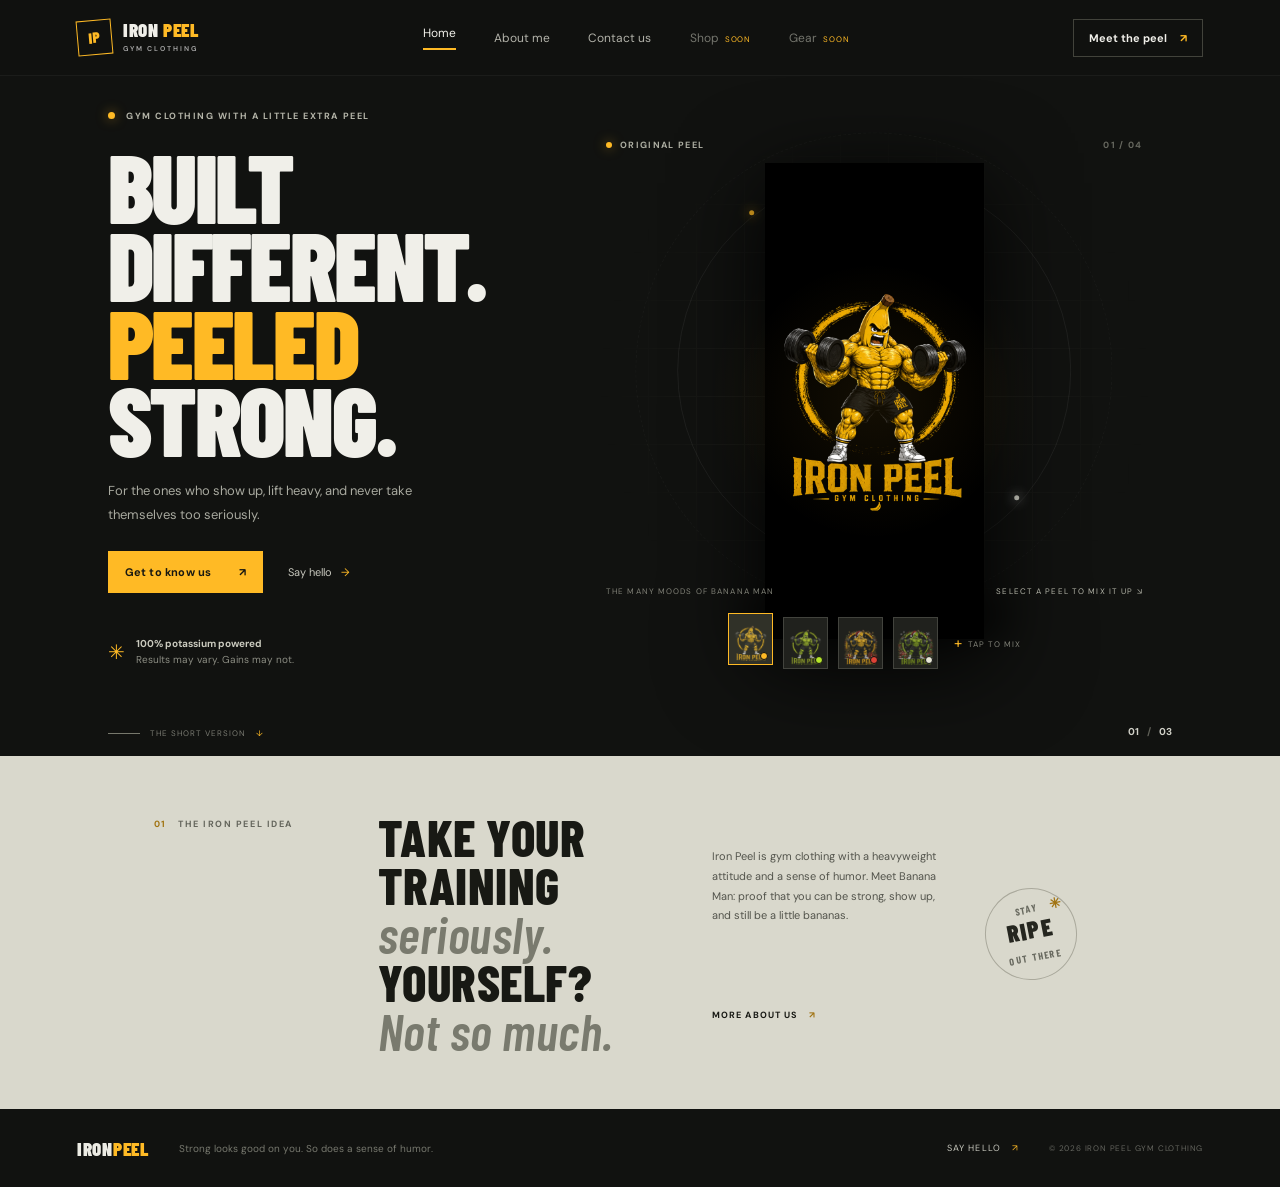
==== index.html @ 2e55a366 "Begin/attach repo" ====
<!doctype html>
<html lang="en">
<head>
  <meta charset="utf-8">
  <meta name="viewport" content="width=device-width, initial-scale=1">
  <meta name="theme-color" content="#111210">
  <meta name="description" content="Iron Peel — gym gear for people who bring the peel." />
  <title>Iron Peel — Strong looks good on you.</title>
  <link rel="preconnect" href="https://fonts.googleapis.com">
  <link rel="preconnect" href="https://fonts.gstatic.com" crossorigin>
  <link href="https://fonts.googleapis.com/css2?family=Barlow+Condensed:wght@600;700;800;900&family=DM+Sans:wght@400;500;600;700&display=swap" rel="stylesheet">
  <link rel="stylesheet" href="css/style.css">
  <script src="js/main.js" defer></script>
</head>
<body>
  <header class="site-header">
    <a class="wordmark" href="#home" aria-label="Iron Peel home"><span class="mark">IP</span><span>IRON<span class="gold">PEEL</span><small>GYM CLOTHING</small></span></a>
    <nav class="main-nav" aria-label="Main navigation">
      <a class="nav-link active" href="#home">Home</a>
      <a class="nav-link" href="#about">About me</a>
      <a class="nav-link" href="#contact">Contact us</a>
      <a class="nav-link future" href="#shop">Shop <span>SOON</span></a>
      <a class="nav-link future" href="#gear">Gear <span>SOON</span></a>
    </nav>
    <a class="header-cta" href="#about">Meet the peel <span>↗</span></a>
    <button class="menu-toggle" aria-label="Open navigation" aria-expanded="false"><i></i><i></i></button>
  </header>

  <main id="home">
    <section class="hero" aria-labelledby="hero-title">
      <div class="hero-copy">
        <div class="eyebrow"><span class="pulse"></span> GYM CLOTHING WITH A LITTLE EXTRA PEEL</div>
        <h1 id="hero-title">BUILT<br>DIFFERENT.<br><span>PEELED</span> STRONG.</h1>
        <p class="intro">For the ones who show up, lift heavy, and never take themselves too seriously.</p>
        <div class="hero-actions"><a class="button button-primary" href="#about">Get to know us <span>↗</span></a><a class="text-link" href="#contact">Say hello <span>→</span></a></div>
        <div class="hero-note"><span class="note-icon">✳</span><span><strong>100% potassium powered</strong><br>Results may vary. Gains may not.</span></div>
      </div>

      <div class="stage" aria-label="Interactive Banana Man artwork">
        <div class="stage-grid"></div><div class="stage-glow"></div>
        <div class="orbit orbit-one"></div><div class="orbit orbit-two"></div>
        <div class="stage-label"><span class="live-dot"></span><span id="state-label">ORIGINAL PEEL</span><span class="label-index" id="state-index">01 / 04</span></div>
        <div class="art-frame" id="art-frame">
          <div class="art-halo"></div>
          <img id="banana-art" src="assets/Images/IMG_0046.PNG" alt="Banana Man, the Iron Peel mascot, lifting dumbbells" fetchpriority="high">
          <div class="art-shadow"></div>
          <div class="impact" aria-hidden="true">POW!</div>
        </div>
        <div class="stage-caption"><span>THE MANY MOODS OF BANANA MAN</span><span>SELECT A PEEL TO MIX IT UP ↘</span></div>
        <div class="variant-row" role="group" aria-label="Choose Banana Man color and style">
          <button class="variant selected" data-image="IMG_0046.PNG" data-name="Original peel" data-color="#ffba25" aria-label="Original gold Banana Man" aria-pressed="true"><img src="assets/Images/IMG_0046.PNG" alt=""><span class="variant-swatch gold-swatch"></span></button>
          <button class="variant" data-image="IMG_0050.PNG" data-name="Radioactive peel" data-color="#b5e62a" aria-label="Green Banana Man" aria-pressed="false"><img src="assets/Images/IMG_0050.PNG" alt=""><span class="variant-swatch lime-swatch"></span></button>
          <button class="variant" data-image="IMG_0051.PNG" data-name="Holiday peel" data-color="#ffba25" aria-label="Holiday Banana Man" aria-pressed="false"><img src="assets/Images/IMG_0051.PNG" alt=""><span class="variant-swatch red-swatch"></span></button>
          <button class="variant" data-image="IMG_0052.PNG" data-name="Winter peel" data-color="#b5e62a" aria-label="Green holiday Banana Man" aria-pressed="false"><img src="assets/Images/IMG_0052.PNG" alt=""><span class="variant-swatch ice-swatch"></span></button>
          <span class="mix-hint"><span>+</span> TAP TO MIX</span>
        </div>
      </div>
      <div class="scroll-cue"><span class="scroll-line"></span> THE SHORT VERSION <span>↓</span></div>
      <div class="hero-index">01 <span>/</span> 03</div>
    </section>

    <section class="about-strip" id="about">
      <div class="strip-kicker"><span>01</span> THE IRON PEEL IDEA</div>
      <div class="strip-content"><h2>TAKE YOUR<br>TRAINING <em>seriously.</em><br>YOURSELF? <em>Not so much.</em></h2><p>Iron Peel is gym clothing with a heavyweight attitude and a sense of humor. Meet Banana Man: proof that you can be strong, show up, and still be a little bananas.</p><a href="#contact" class="strip-link">MORE ABOUT US <span>↗</span></a></div>
      <div class="strip-stamp">STAY<br><span>RIPE</span><br>OUT THERE <b>✳</b></div>
    </section>
    <footer class="site-footer" id="contact"><a class="footer-brand" href="#home">IRON<span>PEEL</span></a><p>Strong looks good on you. So does a sense of humor.</p><a href="mailto:hello@ironpeel.com" class="footer-contact">SAY HELLO <span>↗</span></a><span class="copyright">© 2026 IRON PEEL GYM CLOTHING</span></footer>
  </main>
</body>
</html>
---- css/style.css ----
:root{--bg:#111210;--panel:#191a17;--panel2:#20211d;--line:#34352f;--text:#f0efe9;--muted:#9a9a8f;--gold:#ffba25;--lime:#b5e62a;--display:'Barlow Condensed',Impact,sans-serif;--body:'DM Sans',Arial,sans-serif}*{box-sizing:border-box}html{scroll-behavior:smooth}body{margin:0;background:var(--bg);color:var(--text);font-family:var(--body);font-size:14px;overflow-x:hidden}a{color:inherit;text-decoration:none}.site-header{height:76px;padding:0 clamp(24px,6vw,92px);display:flex;align-items:center;justify-content:space-between;border-bottom:1px solid #ffffff0c;background:#111210f2;position:sticky;top:0;z-index:10;backdrop-filter:blur(16px)}.wordmark{display:flex;align-items:center;gap:11px;font-family:var(--display);font-size:19px;line-height:.85;font-weight:900;letter-spacing:.04em}.wordmark>span:last-child{display:grid;grid-template-columns:auto auto;gap:0 4px}.gold,.footer-brand span{color:var(--gold)}.wordmark small{grid-column:1/3;font:600 7px var(--body);letter-spacing:.27em;color:#aaa;margin-top:5px}.mark{width:35px;height:35px;border:1px solid var(--gold);color:var(--gold);display:grid;place-items:center;font-size:15px;transform:rotate(-5deg)}.main-nav{display:flex;align-items:center;gap:clamp(17px,3vw,42px)}.nav-link{font-size:12px;color:#b2b2a9;transition:color .2s;white-space:nowrap}.nav-link:hover,.nav-link.active{color:var(--text)}.nav-link.active:after{content:"";display:block;height:2px;background:var(--gold);margin-top:7px}.future{color:#74756d}.future span{font-size:8px;letter-spacing:.1em;color:var(--gold);margin-left:3px}.header-cta{font-size:11px;font-weight:700;padding:11px 15px;border:1px solid #42433b;transition:.2s}.header-cta:hover{border-color:var(--gold);color:var(--gold)}.header-cta span{color:var(--gold);margin-left:10px}.menu-toggle{display:none;background:none;border:0}.hero{min-height:min(740px,calc(100svh - 76px));height:680px;max-height:calc(100svh - 76px);min-height:600px;position:relative;display:grid;grid-template-columns:.88fr 1.12fr;align-items:center;padding:20px clamp(24px,8.4vw,128px) 50px;overflow:hidden}.hero-copy{position:relative;z-index:2;padding-bottom:24px}.eyebrow,.strip-kicker{font-size:9px;letter-spacing:.17em;font-weight:700;color:#b5b5a9}.pulse,.live-dot{display:inline-block;width:7px;height:7px;border-radius:50%;background:var(--gold);margin-right:8px;box-shadow:0 0 12px #ffba2590}.hero h1{font:900 clamp(61px,7.5vw,110px)/.81 var(--display);letter-spacing:-.025em;margin:25px 0 21px}.hero h1 span{color:var(--gold)}.intro{max-width:330px;color:#a8a99f;font-size:13px;line-height:1.8;margin:0 0 25px}.hero-actions{display:flex;align-items:center;gap:25px}.button{font-size:11px;font-weight:700;letter-spacing:.02em;padding:14px 17px;display:inline-flex;gap:27px;align-items:center}.button-primary{background:var(--gold);color:#171711;transition:transform .2s,background .2s}.button-primary:hover{transform:translateY(-3px);background:#ffd36a}.text-link{font-size:11px;color:#c7c7bd}.text-link span{color:var(--gold);margin-left:6px}.hero-note{display:flex;align-items:center;gap:11px;color:#8c8d83;font-size:10px;line-height:1.6;margin-top:43px}.hero-note strong{color:#cbcbbf;font-size:10px}.note-icon{color:var(--gold);font-size:20px}.stage{height:100%;min-height:500px;position:relative;display:flex;flex-direction:column;justify-content:center;align-items:center;isolation:isolate}.stage-grid{position:absolute;inset:2% 4% 8%;opacity:.17;background-image:linear-gradient(#77786a 1px,transparent 1px),linear-gradient(90deg,#77786a 1px,transparent 1px);background-size:48px 48px;mask-image:radial-gradient(ellipse,black,transparent 72%);z-index:-2}.stage-glow{position:absolute;width:60%;aspect-ratio:1;background:radial-gradient(circle,#ffba2515,transparent 68%);z-index:-1;transition:background .45s}.orbit{position:absolute;left:50%;top:45%;border:1px solid #ffffff10;transform:translate(-50%,-50%);border-radius:50%;width:min(66%,480px);aspect-ratio:1;z-index:-1}.orbit-two{width:min(80%,580px);border-style:dashed;opacity:.55;animation:spin 65s linear infinite}.orbit-one:after,.orbit-one:before{content:"";position:absolute;width:5px;height:5px;border-radius:50%;background:var(--gold);top:9%;left:18%;box-shadow:0 0 12px var(--gold)}.orbit-one:after{top:auto;left:auto;right:13%;bottom:17%;background:#d2d2c7;box-shadow:0 0 12px #fff}.stage-label{position:absolute;top:7%;left:5%;right:5%;display:flex;align-items:center;color:#adaea2;font:700 9px var(--body);letter-spacing:.15em}.live-dot{width:6px;height:6px;animation:blink 2s infinite}.label-index{margin-left:auto;color:#67685f}.art-frame{height:78%;width:min(73%,490px);position:relative;display:flex;justify-content:center;align-items:center;transition:transform .4s;filter:drop-shadow(0 20px 45px #000)}.art-frame img{position:relative;z-index:1;width:100%;height:100%;object-fit:contain;mix-blend-mode:screen;transition:opacity .2s,filter .4s;user-select:none}.art-halo{position:absolute;width:66%;aspect-ratio:1;border-radius:50%;background:radial-gradient(circle,#ffba2514,transparent 68%);transition:background .35s}.art-shadow{position:absolute;bottom:2%;left:18%;right:18%;height:5%;border-radius:50%;background:#000;filter:blur(17px)}.stage-caption{position:absolute;bottom:18%;left:5%;right:5%;display:flex;justify-content:space-between;font-size:8px;letter-spacing:.14em;color:#808177}.stage-caption span:last-child{color:#b2b3a7}.variant-row{position:absolute;bottom:6%;display:flex;align-items:center;gap:10px}.variant{height:52px;width:45px;border:1px solid #42433d;padding:3px;background:#20211d;position:relative;cursor:pointer;transition:transform .22s,border-color .22s,background .22s;overflow:hidden}.variant:hover{transform:translateY(-4px);border-color:var(--swatch)}.variant.selected{border:1px solid var(--swatch);background:#303128;transform:translateY(-4px)}.variant img{width:100%;height:100%;object-fit:cover;object-position:center 38%;mix-blend-mode:screen;opacity:.8}.variant-swatch{position:absolute;width:8px;height:8px;bottom:4px;right:4px;border-radius:50%;border:1px solid #111}.gold-swatch{background:#ffba25}.lime-swatch{background:#b5e62a}.red-swatch{background:#df4236}.ice-swatch{background:#e7e7d6}.mix-hint{margin-left:6px;font-size:8px;color:#818278;letter-spacing:.12em;white-space:nowrap}.mix-hint span{font-size:15px;color:var(--gold);vertical-align:-1px;margin-right:3px}.impact{position:absolute;z-index:3;top:32%;right:4%;font:900 28px var(--display);color:var(--gold);transform:rotate(12deg) scale(.4);opacity:0;-webkit-text-stroke:1px #171711;text-shadow:3px 3px #f4eee0;pointer-events:none}.art-frame.bump .impact{animation:impact .65s ease-out}.art-frame.bump{animation:bump .55s ease-in-out}.stage[data-tone="lime"] .stage-glow{background:radial-gradient(circle,#b5e62a1c,transparent 68%)}.stage[data-tone="lime"] .art-halo{background:radial-gradient(circle,#b5e62a20,transparent 68%)}.stage[data-tone="lime"] .live-dot{background:var(--lime);box-shadow:0 0 12px #b5e62a90}.stage[data-tone="lime"] .orbit-one:after,.stage[data-tone="lime"] .orbit-one:before{background:var(--lime);box-shadow:0 0 12px var(--lime)}.scroll-cue{position:absolute;bottom:18px;left:clamp(24px,8.4vw,128px);display:flex;align-items:center;gap:10px;font-size:8px;color:#797a71;letter-spacing:.13em}.scroll-cue>span:last-child{color:var(--gold)}.scroll-line{height:1px;width:32px;background:#77786c}.hero-index{position:absolute;bottom:18px;right:clamp(24px,8.4vw,128px);font:700 10px var(--body);color:#d1d1c8}.hero-index span{color:#606158;padding:0 6px}.about-strip{background:#d9d8cc;color:#181914;padding:57px clamp(24px,12vw,180px) 54px;display:grid;grid-template-columns:.65fr 2fr .5fr;gap:40px;align-items:center;min-height:280px}.strip-kicker{color:#64655c;align-self:start;padding-top:5px}.strip-kicker span{color:#a17311;margin-right:8px}.strip-content{display:grid;grid-template-columns:1.1fr .9fr;column-gap:50px;align-items:center}.strip-content h2{font:800 clamp(30px,4vw,51px)/.95 var(--display);letter-spacing:.01em;margin:0;grid-row:span 2}.strip-content h2 em{font-weight:600;color:#797a6e}.strip-content p{font-size:11px;line-height:1.8;color:#53544c;max-width:300px;margin:0}.strip-link{font-size:9px;letter-spacing:.12em;font-weight:700;margin-top:15px}.strip-link span{color:#a17311;margin-left:8px}.strip-stamp{font:700 10px/.95 var(--display);letter-spacing:.14em;border:1px solid #aaa99c;border-radius:50%;width:92px;height:92px;display:flex;flex-direction:column;align-items:center;justify-content:center;transform:rotate(-11deg);text-align:center;color:#68695f}.strip-stamp span{font:900 24px var(--display);color:#25261f}.strip-stamp b{position:absolute;right:8px;top:12px;color:#a17311;font-size:14px}.site-footer{min-height:78px;padding:18px clamp(24px,6vw,92px);display:flex;align-items:center;gap:30px;color:#77786e}.footer-brand{font:900 19px var(--display);color:#ecebe4;letter-spacing:.04em}.site-footer p{font-size:10px;margin-right:auto}.footer-contact{font-size:9px;letter-spacing:.12em;color:#c7c7bd}.footer-contact span{color:var(--gold);margin-left:8px}.copyright{font-size:8px;letter-spacing:.1em;color:#64655e}.variant:focus-visible,.button:focus-visible,a:focus-visible{outline:2px solid var(--gold);outline-offset:4px}@keyframes spin{to{transform:translate(-50%,-50%) rotate(360deg)}}@keyframes blink{50%{opacity:.35}}@keyframes bump{0%,100%{transform:translateY(0) scale(1)}35%{transform:translateY(-9px) scale(1.025)}68%{transform:translateY(3px) scale(.99)}}@keyframes impact{0%{opacity:0;transform:rotate(12deg) scale(.3)}35%{opacity:1;transform:rotate(12deg) scale(1.2)}75%{opacity:1;transform:rotate(12deg) scale(1)}100%{opacity:0;transform:rotate(12deg) scale(.8)}}
@media(min-width:1500px){.hero{padding-left:max(128px,calc((100vw - 1320px)/2));padding-right:max(128px,calc((100vw - 1320px)/2))}}@media(max-width:900px){.site-header{padding-inline:24px}.main-nav{gap:16px}.header-cta{display:none}.hero{padding-inline:5vw;grid-template-columns:.9fr 1.1fr}.hero h1{font-size:clamp(58px,9vw,84px)}.stage{min-height:470px}.about-strip{padding-inline:7vw;grid-template-columns:.4fr 2fr}.strip-stamp{display:none}}@media(max-width:650px){.site-header{height:66px;padding-inline:19px}.menu-toggle{display:grid;gap:5px;padding:10px}.menu-toggle i{width:20px;height:1px;background:#eee}.main-nav{display:none;position:absolute;top:65px;left:0;right:0;background:#171815;border-bottom:1px solid var(--line);padding:20px;flex-direction:column;align-items:flex-start;gap:18px}.main-nav.open{display:flex}.nav-link.active:after{margin-top:4px}.hero{height:auto;max-height:none;min-height:0;padding:56px 22px 65px;display:flex;flex-direction:column;align-items:stretch}.hero-copy{padding-bottom:0}.hero h1{font-size:clamp(67px,17vw,100px);margin:22px 0 18px}.intro{max-width:340px}.hero-note{margin-top:24px}.stage{margin-top:18px;height:500px;min-height:0}.art-frame{height:75%;width:min(77%,380px)}.stage-label{top:4%;left:3%;right:3%}.stage-caption{bottom:18%;left:3%;right:3%;font-size:7px}.variant-row{bottom:6%}.variant{width:42px;height:49px}.scroll-cue{left:22px;bottom:20px}.hero-index{right:22px;bottom:20px}.about-strip{display:block;padding:43px 24px}.strip-content{display:grid;grid-template-columns:1fr;gap:18px;margin-top:25px}.strip-content h2{grid-row:auto;font-size:42px}.strip-content p{font-size:12px}.strip-link{margin-top:0}.site-footer{padding:24px;display:grid;grid-template-columns:1fr auto;gap:8px 15px}.footer-brand{grid-row:span 2}.site-footer p{margin:0;grid-column:2;font-size:9px}.footer-contact{grid-column:2}.copyright{grid-column:1/3;margin-top:14px}}@media(prefers-reduced-motion:reduce){*,*::before,*::after{scroll-behavior:auto!important;animation-duration:.01ms!important;animation-iteration-count:1!important;transition-duration:.01ms!important}}
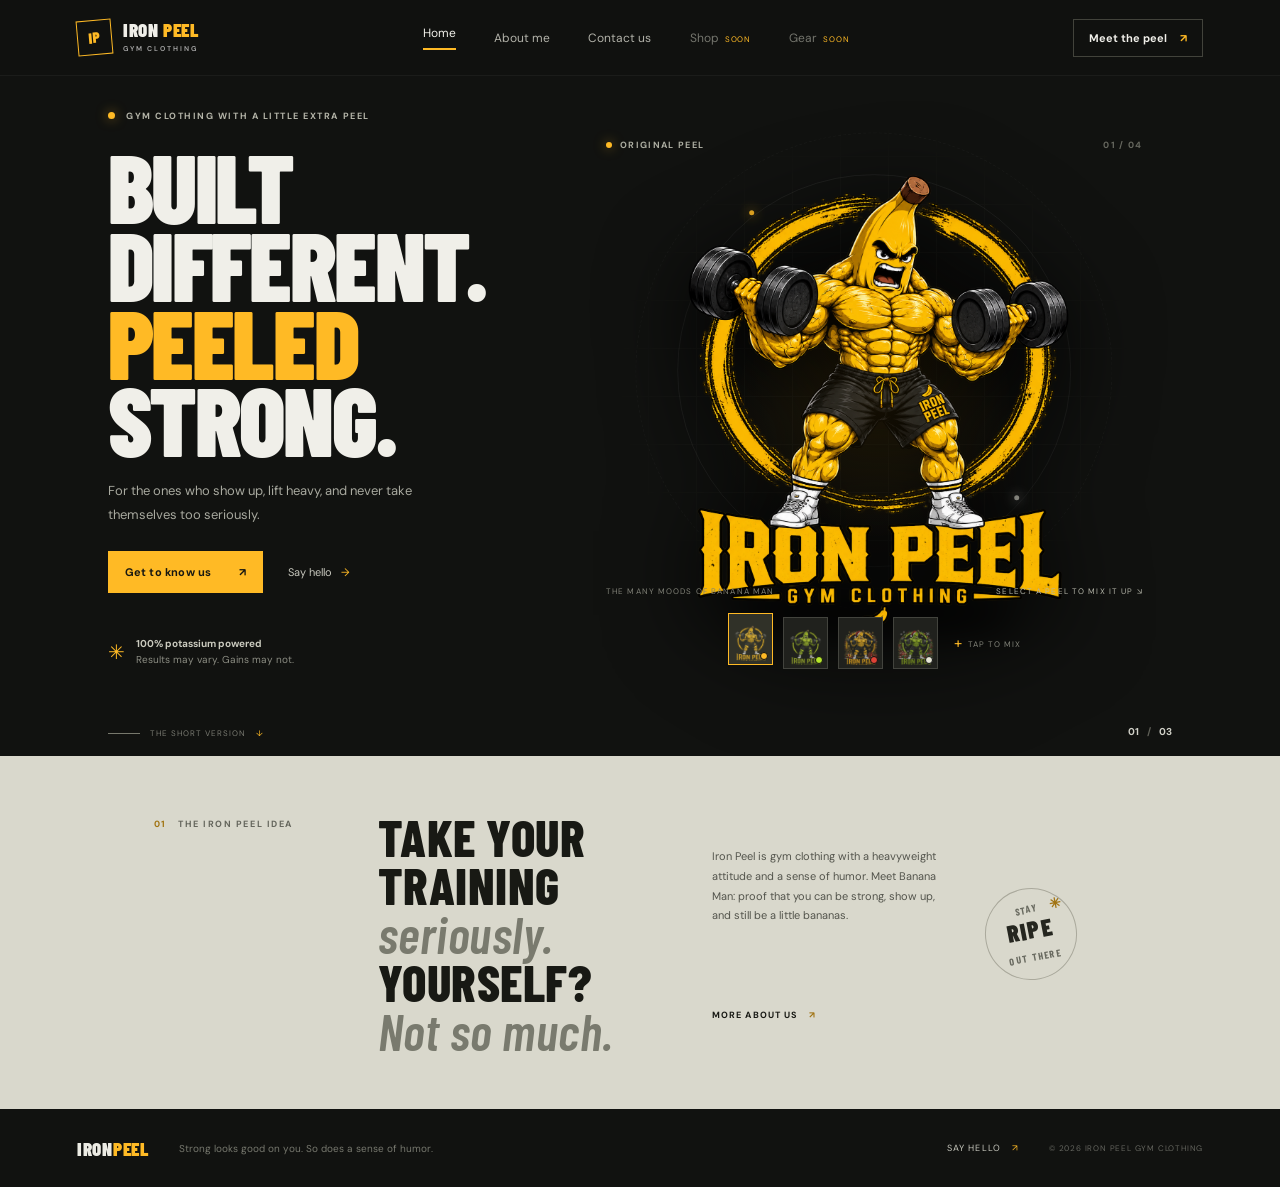
==== commit 3cfc2e31: "original img fix and song" ====
--- a/index.html
+++ b/index.html
@@ -42,7 +42,7 @@
         <div class="stage-label"><span class="live-dot"></span><span id="state-label">ORIGINAL PEEL</span><span class="label-index" id="state-index">01 / 04</span></div>
         <div class="art-frame" id="art-frame">
           <div class="art-halo"></div>
-          <img id="banana-art" src="assets/Images/IMG_0046.PNG" alt="Banana Man, the Iron Peel mascot, lifting dumbbells" fetchpriority="high">
+          <img id="banana-art" src="assets/Images/IMG_0046_x_background.png" alt="Banana Man, the Iron Peel mascot, lifting dumbbells" fetchpriority="high">
           <div class="art-shadow"></div>
           <div class="impact" aria-hidden="true">POW!</div>
         </div>
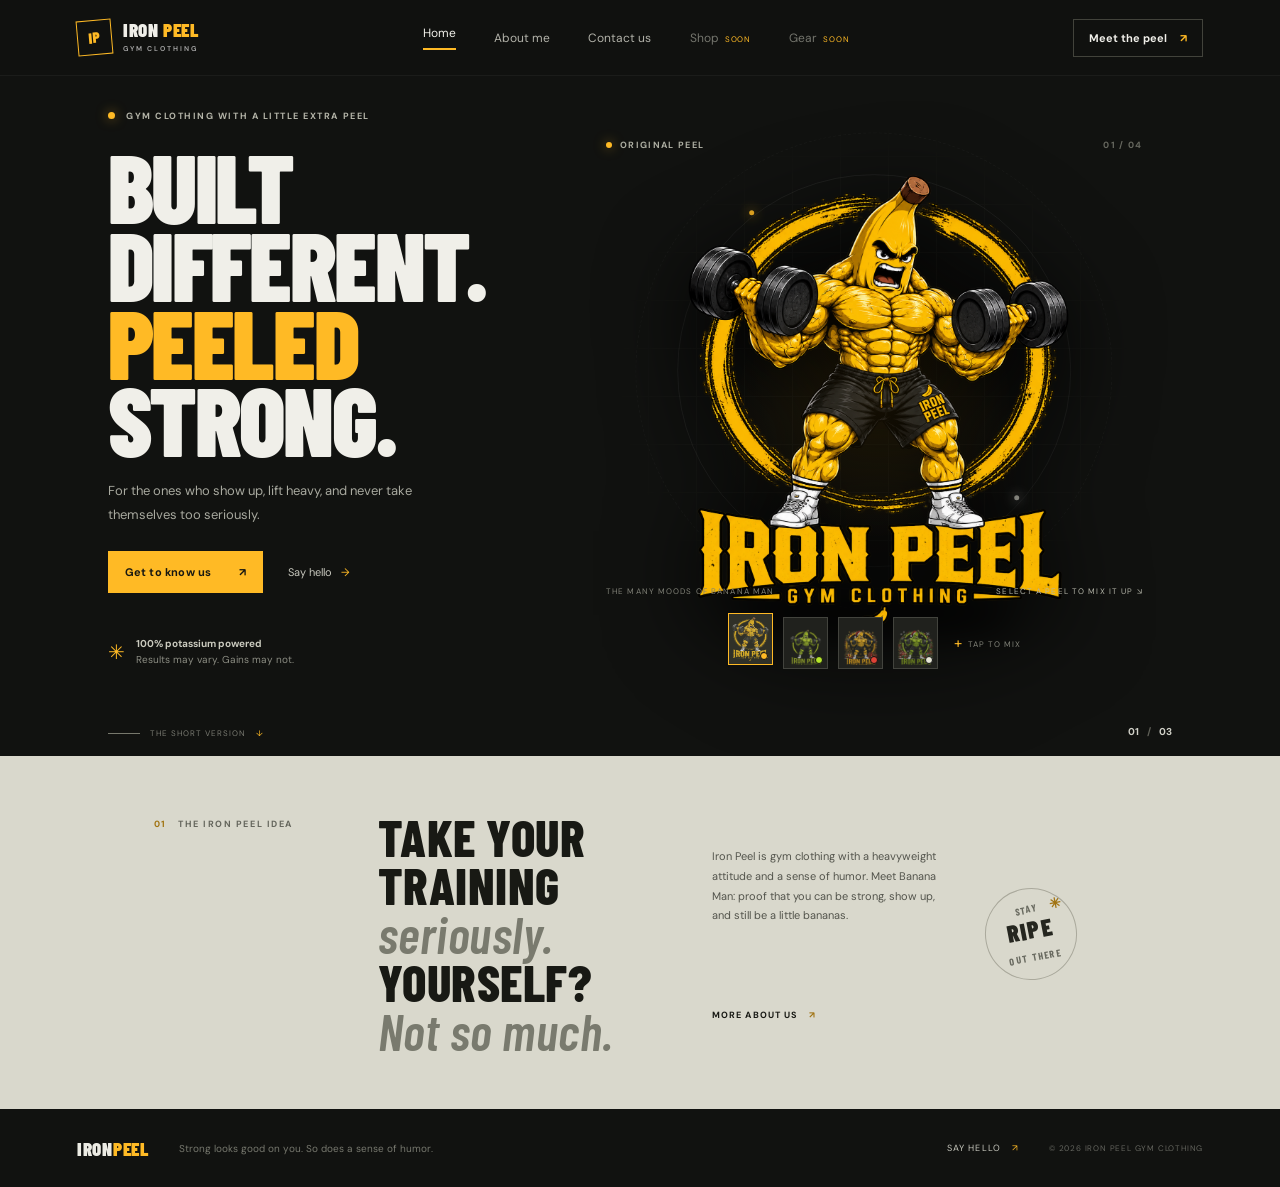
==== commit 42140104: "fix png" ====
--- a/index.html
+++ b/index.html
@@ -48,7 +48,7 @@
         </div>
         <div class="stage-caption"><span>THE MANY MOODS OF BANANA MAN</span><span>SELECT A PEEL TO MIX IT UP ↘</span></div>
         <div class="variant-row" role="group" aria-label="Choose Banana Man color and style">
-          <button class="variant selected" data-image="IMG_0046.PNG" data-name="Original peel" data-color="#ffba25" aria-label="Original gold Banana Man" aria-pressed="true"><img src="assets/Images/IMG_0046.PNG" alt=""><span class="variant-swatch gold-swatch"></span></button>
+          <button class="variant selected" data-image="IMG_0046_x_background.png" data-name="Original peel" data-color="#ffba25" aria-label="Original gold Banana Man" aria-pressed="true"><img src="assets/Images/IMG_0046_x_background.png" alt=""><span class="variant-swatch gold-swatch"></span></button>
           <button class="variant" data-image="IMG_0050.PNG" data-name="Radioactive peel" data-color="#b5e62a" aria-label="Green Banana Man" aria-pressed="false"><img src="assets/Images/IMG_0050.PNG" alt=""><span class="variant-swatch lime-swatch"></span></button>
           <button class="variant" data-image="IMG_0051.PNG" data-name="Holiday peel" data-color="#ffba25" aria-label="Holiday Banana Man" aria-pressed="false"><img src="assets/Images/IMG_0051.PNG" alt=""><span class="variant-swatch red-swatch"></span></button>
           <button class="variant" data-image="IMG_0052.PNG" data-name="Winter peel" data-color="#b5e62a" aria-label="Green holiday Banana Man" aria-pressed="false"><img src="assets/Images/IMG_0052.PNG" alt=""><span class="variant-swatch ice-swatch"></span></button>
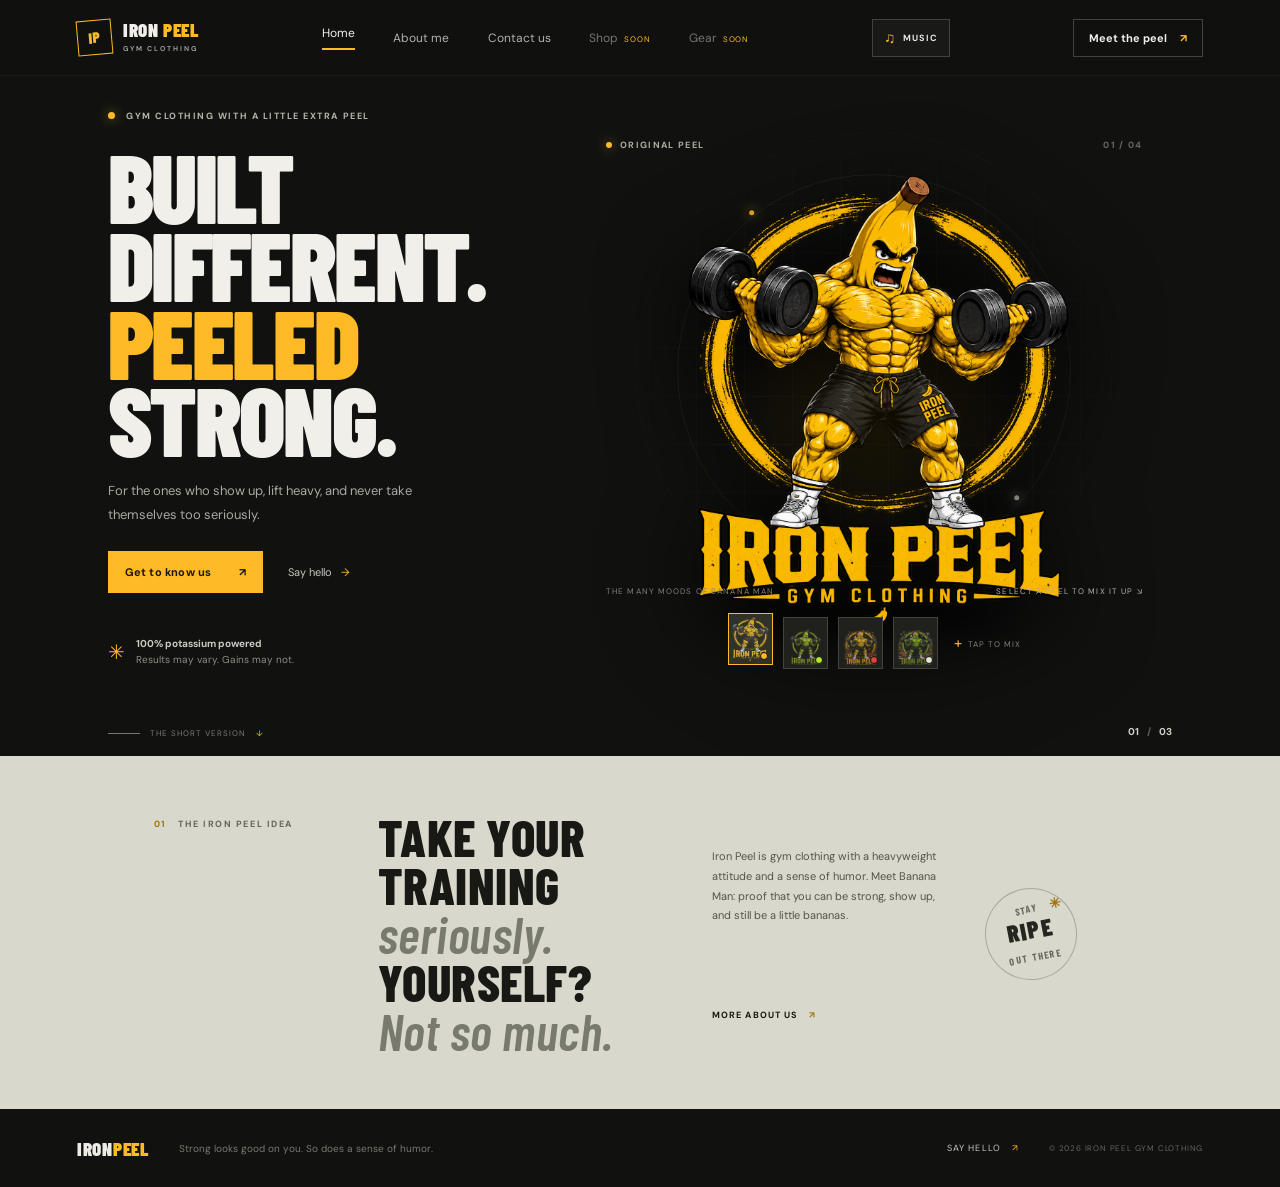
==== commit 3fc36628: "player control for song added" ====
--- a/index.html
+++ b/index.html
@@ -10,6 +10,7 @@
   <link rel="preconnect" href="https://fonts.gstatic.com" crossorigin>
   <link href="https://fonts.googleapis.com/css2?family=Barlow+Condensed:wght@600;700;800;900&family=DM+Sans:wght@400;500;600;700&display=swap" rel="stylesheet">
   <link rel="stylesheet" href="css/style.css">
+  <link rel="stylesheet" href="css/music.css">
   <script src="js/main.js" defer></script>
 </head>
 <body>
@@ -19,9 +20,24 @@
       <a class="nav-link active" href="#home">Home</a>
       <a class="nav-link" href="#about">About me</a>
       <a class="nav-link" href="#contact">Contact us</a>
-      <a class="nav-link future" href="#shop">Shop <span>SOON</span></a>
+      <a class="nav-link future" href="shop.html">Shop <span>SOON</span></a>
       <a class="nav-link future" href="#gear">Gear <span>SOON</span></a>
     </nav>
+    <div class="music-widget" id="music-widget">
+      <button class="music-trigger" id="music-trigger" type="button" aria-expanded="false" aria-controls="music-panel"><span aria-hidden="true">♫</span><span class="music-trigger-label">MUSIC</span></button>
+      <section class="music-panel" id="music-panel" aria-label="Music player" hidden>
+        <p class="music-panel-label">IRON PEEL RADIO</p>
+        <p class="music-track" id="music-track">No track selected</p>
+        <div class="music-transport" role="group" aria-label="Playback controls">
+          <button type="button" id="music-previous" aria-label="Previous track" title="Previous track">|◀</button>
+          <button type="button" id="music-play" aria-label="Play music" title="Play">▶</button>
+          <button type="button" id="music-stop" aria-label="Stop music" title="Stop">■</button>
+          <button type="button" id="music-next" aria-label="Next track" title="Next track">▶|</button>
+        </div>
+        <label class="music-volume" for="music-volume"><span aria-hidden="true">VOL</span><input id="music-volume" type="range" min="0" max="1" step="0.01" value="0.7" aria-label="Volume"></label>
+        <p class="music-status" id="music-status" aria-live="polite">Choose play to start the music.</p>
+      </section>
+    </div>
     <a class="header-cta" href="#about">Meet the peel <span>↗</span></a>
     <button class="menu-toggle" aria-label="Open navigation" aria-expanded="false"><i></i><i></i></button>
   </header>
@@ -49,8 +65,8 @@
         <div class="stage-caption"><span>THE MANY MOODS OF BANANA MAN</span><span>SELECT A PEEL TO MIX IT UP ↘</span></div>
         <div class="variant-row" role="group" aria-label="Choose Banana Man color and style">
           <button class="variant selected" data-image="IMG_0046_x_background.png" data-name="Original peel" data-color="#ffba25" aria-label="Original gold Banana Man" aria-pressed="true"><img src="assets/Images/IMG_0046_x_background.png" alt=""><span class="variant-swatch gold-swatch"></span></button>
-          <button class="variant" data-image="IMG_0050.PNG" data-name="Radioactive peel" data-color="#b5e62a" aria-label="Green Banana Man" aria-pressed="false"><img src="assets/Images/IMG_0050.PNG" alt=""><span class="variant-swatch lime-swatch"></span></button>
-          <button class="variant" data-image="IMG_0051.PNG" data-name="Holiday peel" data-color="#ffba25" aria-label="Holiday Banana Man" aria-pressed="false"><img src="assets/Images/IMG_0051.PNG" alt=""><span class="variant-swatch red-swatch"></span></button>
+          <button class="variant" data-image="IMG_0050_x_background.png" data-name="Radioactive peel" data-color="#b5e62a" aria-label="Green Banana Man" aria-pressed="false"><img src="assets/Images/IMG_0050.PNG" alt=""><span class="variant-swatch lime-swatch"></span></button>
+          <button class="variant" data-image="IMG_0051_x_background.png" data-name="Holiday peel" data-color="#ffba25" aria-label="Holiday Banana Man" aria-pressed="false"><img src="assets/Images/IMG_0051.PNG" alt=""><span class="variant-swatch red-swatch"></span></button>
           <button class="variant" data-image="IMG_0052.PNG" data-name="Winter peel" data-color="#b5e62a" aria-label="Green holiday Banana Man" aria-pressed="false"><img src="assets/Images/IMG_0052.PNG" alt=""><span class="variant-swatch ice-swatch"></span></button>
           <span class="mix-hint"><span>+</span> TAP TO MIX</span>
         </div>
--- a/css/music.css
+++ b/css/music.css
@@ -0,0 +1,3 @@
+.music-widget{position:relative;z-index:12;flex:0 0 auto}.music-trigger{height:38px;min-width:78px;padding:0 10px;display:flex;align-items:center;justify-content:center;gap:7px;border:1px solid #42433b;background:#191a17;color:#e8e7df;font:700 9px var(--body);letter-spacing:.1em;cursor:pointer;transition:border-color .2s,color .2s}.music-trigger:hover,.music-trigger[aria-expanded="true"]{border-color:var(--gold);color:var(--gold)}.music-trigger>span:first-child{color:var(--gold);font-size:15px}.music-panel{position:absolute;top:calc(100% + 12px);right:0;width:264px;padding:17px;background:#191a17;border:1px solid #414239;box-shadow:0 18px 45px #0009;backdrop-filter:blur(18px)}.music-panel[hidden]{display:none}.music-panel-label{margin:0 0 8px;color:#88897f;font-size:8px;font-weight:700;letter-spacing:.16em}.music-track{margin:0;padding-bottom:12px;border-bottom:1px solid #ffffff12;color:#f0efe9;font:700 17px var(--display);letter-spacing:.03em;white-space:nowrap;overflow:hidden;text-overflow:ellipsis}.music-transport{display:flex;align-items:center;justify-content:space-between;gap:8px;margin:14px 0}.music-transport button{width:42px;height:36px;border:1px solid #3f4038;background:#20211d;color:#d4d4cb;font:700 13px var(--body);cursor:pointer;transition:border-color .18s,color .18s,background .18s}.music-transport button:hover{border-color:var(--gold);color:var(--gold)}.music-transport #music-play{background:var(--gold);border-color:var(--gold);color:#171711}.music-transport #music-play:hover{background:#ffd36a}.music-volume{display:flex;align-items:center;gap:10px;color:#929389;font-size:8px;font-weight:700;letter-spacing:.12em}.music-volume input{width:100%;height:4px;accent-color:var(--gold);cursor:pointer}.music-status{min-height:12px;margin:11px 0 0;color:#85867b;font-size:8px;letter-spacing:.08em}.music-widget button:focus-visible,.music-volume input:focus-visible{outline:2px solid var(--gold);outline-offset:3px}
+@media(max-width:900px){.music-trigger{min-width:40px;width:40px;padding:0}.music-trigger-label{display:none}}
+@media(max-width:650px){.music-panel{top:calc(100% + 10px);right:-49px;width:min(264px,calc(100vw - 32px))}}
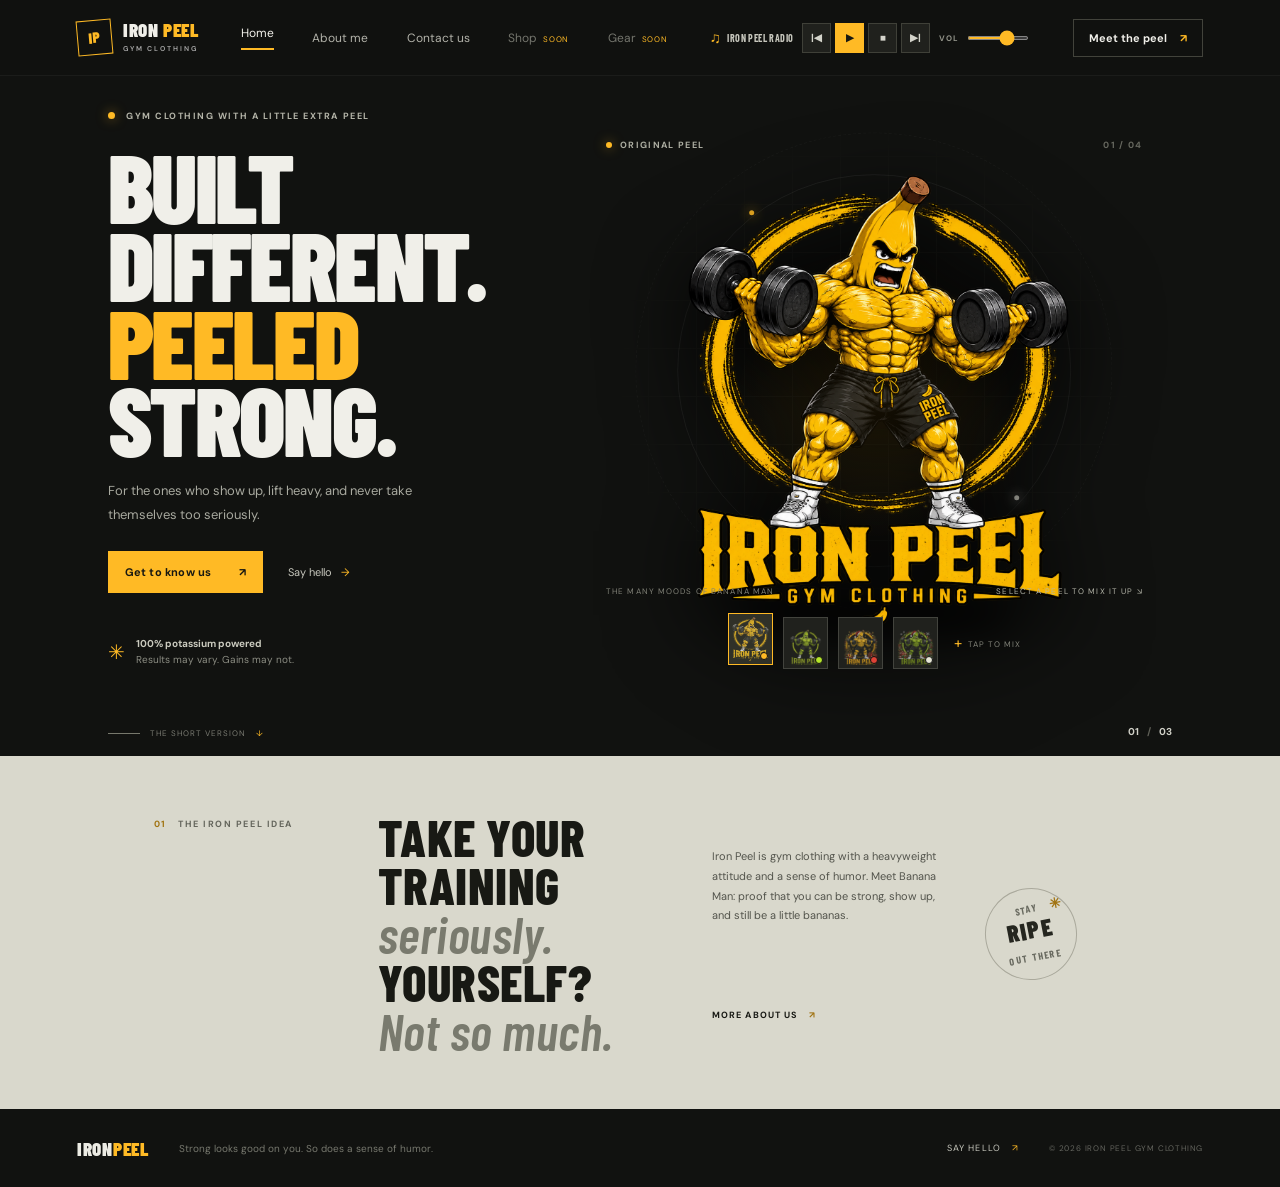
==== commit b45963e4: "fix player both pages" ====
--- a/index.html
+++ b/index.html
@@ -23,20 +23,16 @@
       <a class="nav-link future" href="shop.html">Shop <span>SOON</span></a>
       <a class="nav-link future" href="#gear">Gear <span>SOON</span></a>
     </nav>
-    <div class="music-widget" id="music-widget">
-      <button class="music-trigger" id="music-trigger" type="button" aria-expanded="false" aria-controls="music-panel"><span aria-hidden="true">♫</span><span class="music-trigger-label">MUSIC</span></button>
-      <section class="music-panel" id="music-panel" aria-label="Music player" hidden>
-        <p class="music-panel-label">IRON PEEL RADIO</p>
-        <p class="music-track" id="music-track">No track selected</p>
-        <div class="music-transport" role="group" aria-label="Playback controls">
-          <button type="button" id="music-previous" aria-label="Previous track" title="Previous track">|◀</button>
-          <button type="button" id="music-play" aria-label="Play music" title="Play">▶</button>
-          <button type="button" id="music-stop" aria-label="Stop music" title="Stop">■</button>
-          <button type="button" id="music-next" aria-label="Next track" title="Next track">▶|</button>
-        </div>
-        <label class="music-volume" for="music-volume"><span aria-hidden="true">VOL</span><input id="music-volume" type="range" min="0" max="1" step="0.01" value="0.7" aria-label="Volume"></label>
-        <p class="music-status" id="music-status" aria-live="polite">Choose play to start the music.</p>
-      </section>
+    <div class="music-widget" id="music-widget" aria-label="Music player">
+      <div class="music-current"><span class="music-note" aria-hidden="true">♫</span><span id="music-track">IRON PEEL RADIO</span></div>
+      <div class="music-transport" role="group" aria-label="Playback controls">
+        <button type="button" id="music-previous" aria-label="Previous track" title="Previous track">|◀</button>
+        <button type="button" id="music-play" aria-label="Play music" title="Play">▶</button>
+        <button type="button" id="music-stop" aria-label="Stop music" title="Stop">■</button>
+        <button type="button" id="music-next" aria-label="Next track" title="Next track">▶|</button>
+      </div>
+      <label class="music-volume" for="music-volume"><span aria-hidden="true">VOL</span><input id="music-volume" type="range" min="0" max="1" step="0.01" value="0.7" aria-label="Volume"></label>
+      <span class="music-status" id="music-status" aria-live="polite">Choose play to start.</span>
     </div>
     <a class="header-cta" href="#about">Meet the peel <span>↗</span></a>
     <button class="menu-toggle" aria-label="Open navigation" aria-expanded="false"><i></i><i></i></button>
--- a/css/music.css
+++ b/css/music.css
@@ -1,3 +1,4 @@
-.music-widget{position:relative;z-index:12;flex:0 0 auto}.music-trigger{height:38px;min-width:78px;padding:0 10px;display:flex;align-items:center;justify-content:center;gap:7px;border:1px solid #42433b;background:#191a17;color:#e8e7df;font:700 9px var(--body);letter-spacing:.1em;cursor:pointer;transition:border-color .2s,color .2s}.music-trigger:hover,.music-trigger[aria-expanded="true"]{border-color:var(--gold);color:var(--gold)}.music-trigger>span:first-child{color:var(--gold);font-size:15px}.music-panel{position:absolute;top:calc(100% + 12px);right:0;width:264px;padding:17px;background:#191a17;border:1px solid #414239;box-shadow:0 18px 45px #0009;backdrop-filter:blur(18px)}.music-panel[hidden]{display:none}.music-panel-label{margin:0 0 8px;color:#88897f;font-size:8px;font-weight:700;letter-spacing:.16em}.music-track{margin:0;padding-bottom:12px;border-bottom:1px solid #ffffff12;color:#f0efe9;font:700 17px var(--display);letter-spacing:.03em;white-space:nowrap;overflow:hidden;text-overflow:ellipsis}.music-transport{display:flex;align-items:center;justify-content:space-between;gap:8px;margin:14px 0}.music-transport button{width:42px;height:36px;border:1px solid #3f4038;background:#20211d;color:#d4d4cb;font:700 13px var(--body);cursor:pointer;transition:border-color .18s,color .18s,background .18s}.music-transport button:hover{border-color:var(--gold);color:var(--gold)}.music-transport #music-play{background:var(--gold);border-color:var(--gold);color:#171711}.music-transport #music-play:hover{background:#ffd36a}.music-volume{display:flex;align-items:center;gap:10px;color:#929389;font-size:8px;font-weight:700;letter-spacing:.12em}.music-volume input{width:100%;height:4px;accent-color:var(--gold);cursor:pointer}.music-status{min-height:12px;margin:11px 0 0;color:#85867b;font-size:8px;letter-spacing:.08em}.music-widget button:focus-visible,.music-volume input:focus-visible{outline:2px solid var(--gold);outline-offset:3px}
-@media(max-width:900px){.music-trigger{min-width:40px;width:40px;padding:0}.music-trigger-label{display:none}}
-@media(max-width:650px){.music-panel{top:calc(100% + 10px);right:-49px;width:min(264px,calc(100vw - 32px))}}
+.music-widget{display:flex;align-items:center;gap:9px;min-width:0;z-index:12}.music-current{display:flex;align-items:center;gap:6px;max-width:112px;min-width:70px;color:#c7c7bd;font:700 10px var(--display);letter-spacing:.04em;white-space:nowrap;overflow:hidden}.music-current #music-track{overflow:hidden;text-overflow:ellipsis}.music-note{color:var(--gold);font:700 15px var(--body)}.music-transport{display:flex;align-items:center;gap:4px}.music-transport button{width:29px;height:30px;padding:0;border:1px solid #3f4038;background:#20211d;color:#d4d4cb;font:700 10px var(--body);cursor:pointer;transition:border-color .18s,color .18s,background .18s}.music-transport button:hover{border-color:var(--gold);color:var(--gold)}.music-transport #music-play{background:var(--gold);border-color:var(--gold);color:#171711}.music-transport #music-play:hover{background:#ffd36a}.music-volume{display:flex;align-items:center;gap:6px;color:#929389;font-size:8px;font-weight:700;letter-spacing:.12em}.music-volume input{width:62px;height:4px;accent-color:var(--gold);cursor:pointer}.music-status{position:absolute;width:1px;height:1px;overflow:hidden;clip:rect(0,0,0,0);white-space:nowrap;clip-path:inset(50%)}.music-widget button:focus-visible,.music-volume input:focus-visible{outline:2px solid var(--gold);outline-offset:3px}
+@media(max-width:1100px){.music-current{display:none}.music-volume input{width:46px}}
+@media(max-width:900px){.music-widget{gap:5px}.music-volume{gap:4px}}
+@media(max-width:650px){.site-header{height:auto;min-height:66px;flex-wrap:wrap;padding-block:8px}.music-widget{order:3;flex:1 0 100%;justify-content:space-between;margin:8px 0 1px;padding-top:8px;border-top:1px solid #ffffff0d}.music-current{display:flex;max-width:120px}.music-volume input{width:min(28vw,100px)}.main-nav{top:65px}}
